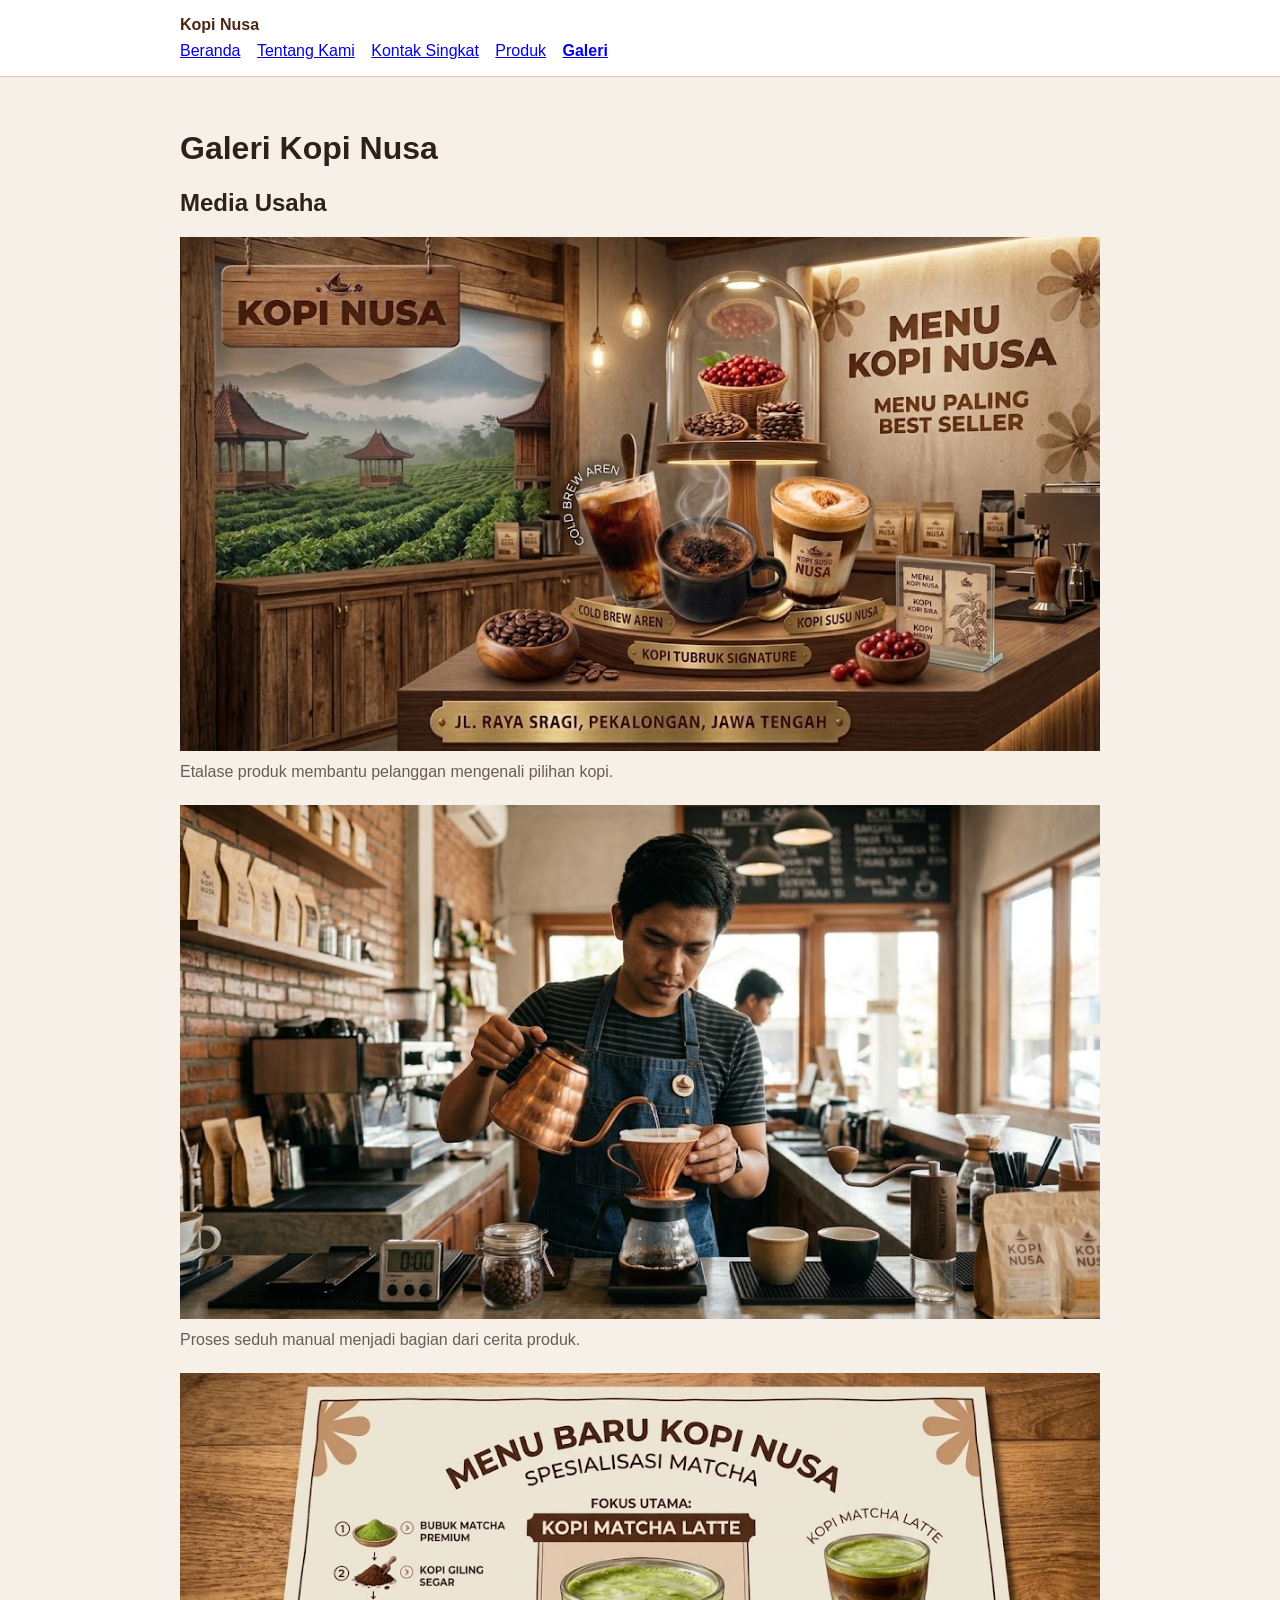
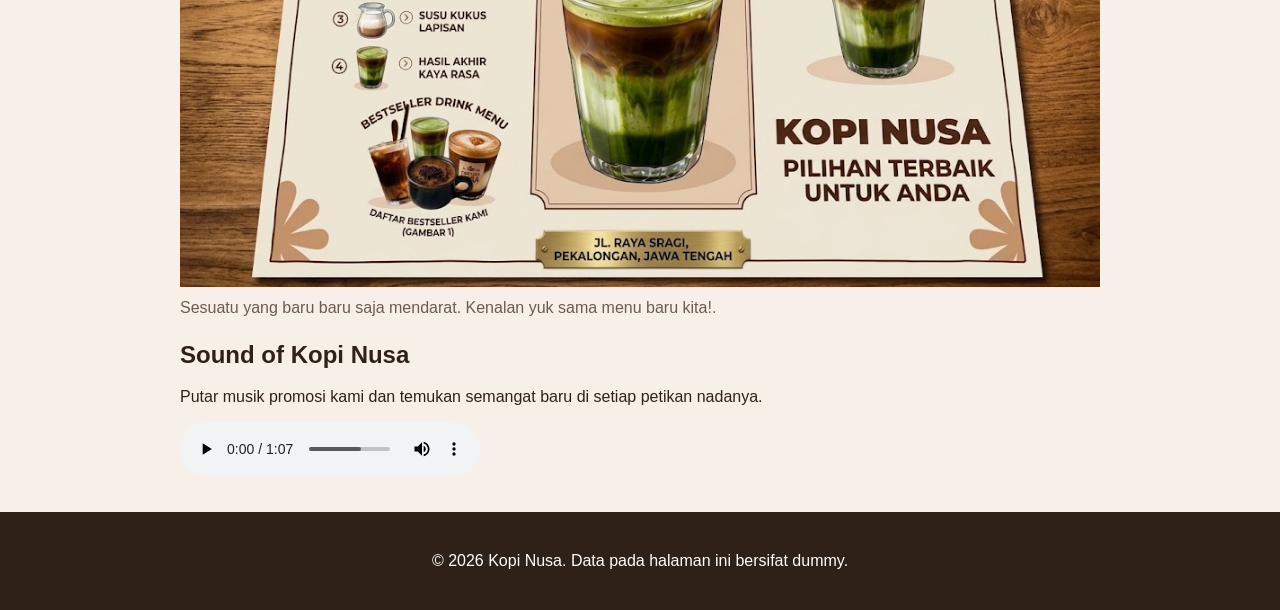
==== galeri.html @ 72d7a0fa "feat: tambah media dan tabel katalog" ====
<!doctype html>
<html lang="id">
  <head>
    <meta charset="utf-8" />
    <meta name="viewport" content="width=device-width, initial-scale=1" />
    <title>Produk Kopi Nusa - Website UMKM</title>
    <link rel="stylesheet" href="css/style.css" />
  </head>
  <body>
    <a class="skip-link" href="#konten">Lewati ke konten utama</a>
    <header class="site-header">
      <nav class="nav" aria-label="Navigasi utama">
        <a class="brand" href="index.html">Kopi Nusa</a>
        <ul>
          <li><a href="index.html">Beranda</a></li>
          <li><a href="tentang.html">Tentang Kami</a></li>
          <li><a href="index.html#kontak">Kontak Singkat</a></li>
          <li><a href="produk.html">Produk</a></li>
          <li><a aria-current="page" href="galeri.html">Galeri</a></li>
        </ul>
      </nav>
    </header>
    <main id="konten" class="page">
     <h1>Galeri Kopi Nusa</h1>
<section aria-labelledby="media-title">
  <h2 id="media-title">Media Usaha</h2>
  <div class="gallery-list">
    <figure class="media-card">
      <img src="assets/images/etalase-lur.jpeg" alt="Etalase Kopi Nusa berisi kemasan kopi lokal" />
      <figcaption>Etalase produk membantu pelanggan mengenali pilihan kopi.</figcaption>
    </figure>
    <figure class="media-card">
      <img src="assets/images/seduh-kopi.jpeg" alt="Barista menuang air panas ke dripper kopi" />
      <figcaption>Proses seduh manual menjadi bagian dari cerita produk.</figcaption>
    </figure>
     <figure class="media-card">
      <img src="assets/images/matcha.jpeg" alt="Menu baru bagi pecinta matcha" />
      <figcaption>Sesuatu yang baru baru saja mendarat. Kenalan yuk sama menu baru kita!.</figcaption>
    </figure>
  </div>
</section>
<section aria-labelledby="audio-title">
  <h2 id="audio-title">Sound of Kopi Nusa</h2>
  <p id="audio-note">Putar musik promosi kami dan temukan semangat baru di setiap petikan nadanya.</p>
  <audio controls aria-describedby="audio-note" src="assets/audio/Satu_Cangkir_Kopi_Nusa.mp3">
    Browser Anda tidak mendukung pemutar audio.
  </audio>
</section>
    </main>
    <footer class="site-footer">
      <p>&copy; 2026 Kopi Nusa. Data pada halaman ini bersifat dummy.</p>
    </footer>
  </body>
</html>
---- css/style.css ----
body {
    margin: 0;
    color: #2f2118;
    background: #f6f0e8;
    font-family: Arial, sans-serif;
}

.page {
    max-width: 920px;
    margin: 0 auto;
    padding: 32px 20px;
}

.hero {
    padding: 36px;
    color: white;
    background: #6f3b1f;
    border-radius: 24px;
}

.eyebrow {
    margin: 0 0 8px;
    letter-spacing: 0.14em;
    text-transform: uppercase;
}

.products {
    padding-left: 1.2rem;
}

button {
    padding: 12px 18px;
    color:#2f2118;
    font-weight: 700;
    cursor: pointer;
    background: #ffd166;
    border: 0;
    border-radius: 999px;

}
.promo-text {
    display: none;
    margin-top: 15px;
    padding: 15px 20px;
    background: #ffd166;
    color: #2f2118;
    border-radius: 12px;
    font-weight: bold;
}

.skip-link {
    position: absolute;
    left: -9999px;
    padding: 8px 12px;
    color: white;
    background: #2f2118;
}

.skip-link:focus {
    top: 8px;
    left: 8px;
}

.site-header {
    padding: 16px 20px;
    background: white;
    border-bottom: 1px solid #dccbbc;
}

.nav {
    max-width: 920px;
    margin: 0 auto;
}

.brand {
    display: inline-block;
    margin-bottom: 8px;
    color: #4b2715;
    font-weight: 800;
    text-decoration: none;
}

.nav ul {
    padding: 0;
    margin: 0;
    list-style: none;
}

.nav li {
    display: inline-block;
    margin-right: 12px;
}

.nav a[aria-current="page"] {
    font-weight: 800;
}

a:focus-visible,
button:focus-visible {
    outline: 3px solid #2563eb;
    outline-offset: 3px;
}

.site-footer {
    padding: 24px 20px;
    color: white;
    text-align: center;
    background: #2f2118;
}

.hero img {
    display: block;
    width: 100%;
    height: auto;
    margin-top: 24px;
    border-radius: 16px;
}

img { 
    max-width: 100%; height: auto; 
}
figure {
     margin: 0 0 24px; 
    }
figcaption { margin-top: 8px; color: #6b5b52; }
table { width: 100%; border-collapse: collapse; }
caption { margin-bottom: 8px; font-weight: 700; text-align: left; }
th,
td { padding: 10px; text-align: left; border: 1px solid #dccbbc; }
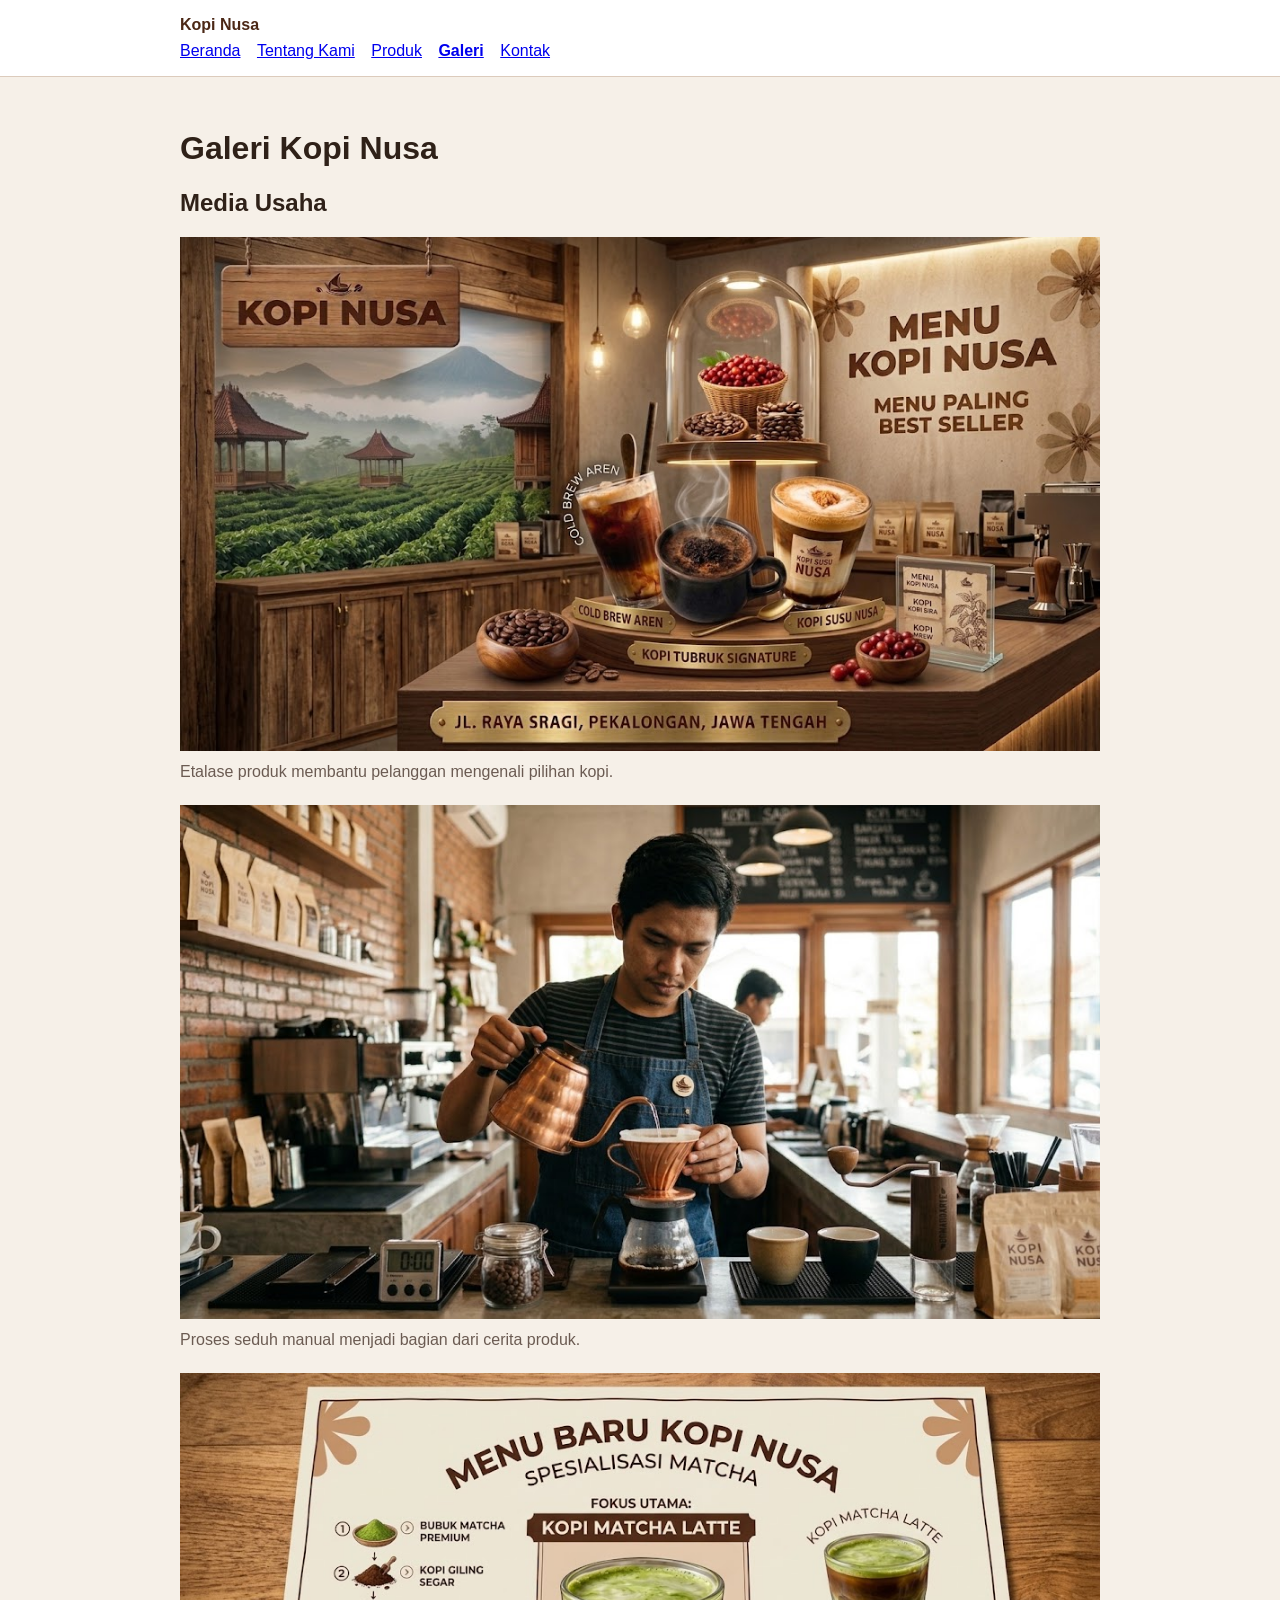
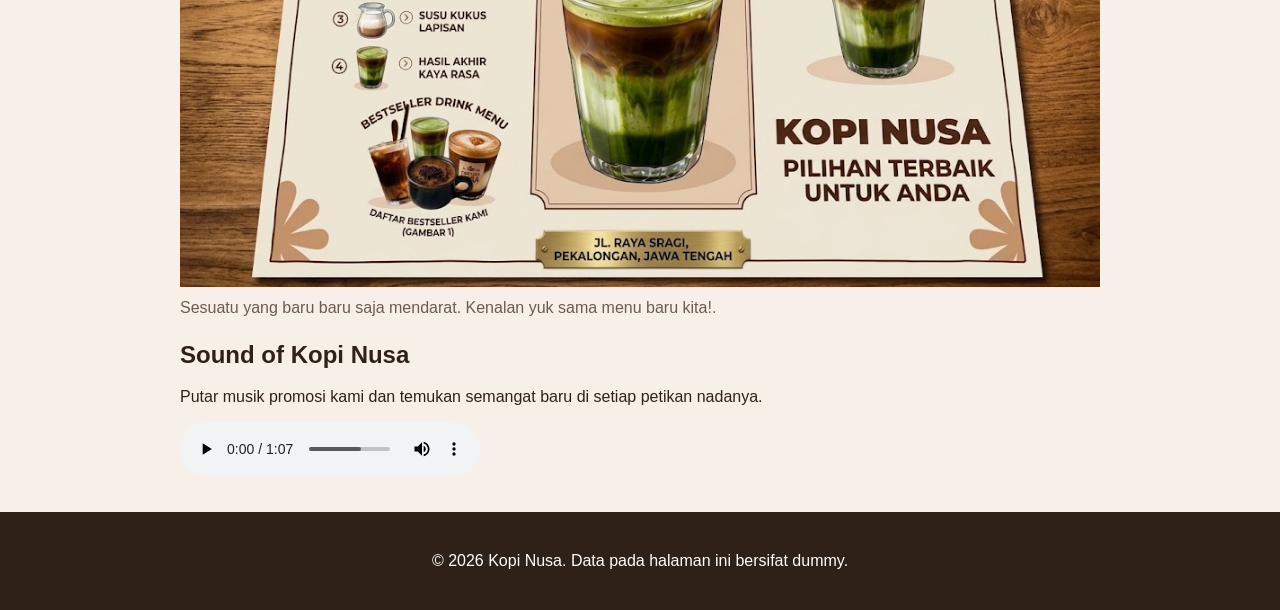
==== commit 81125053: "feat: tambah form kontak aksesibel dan preview" ====
--- a/galeri.html
+++ b/galeri.html
@@ -14,9 +14,9 @@
         <ul>
           <li><a href="index.html">Beranda</a></li>
           <li><a href="tentang.html">Tentang Kami</a></li>
-          <li><a href="index.html#kontak">Kontak Singkat</a></li>
           <li><a href="produk.html">Produk</a></li>
           <li><a aria-current="page" href="galeri.html">Galeri</a></li>
+          <li><a href="kontak.html">Kontak</a></li>
         </ul>
       </nav>
     </header>
--- a/css/style.css
+++ b/css/style.css
@@ -16,36 +16,57 @@
     color: white;
     background: #6f3b1f;
     border-radius: 24px;
+    box-shadow: 0 10px 25px rgba(111, 59, 31, 0.2);
 }
 
-.eyebrow {
-    margin: 0 0 8px;
-    letter-spacing: 0.14em;
-    text-transform: uppercase;
+.hero button {
+    display: inline-flex;
+    align-items: center;
+    gap: 8px;
+    padding: 12px 24px;
+    color: #2f2118;
+    font-weight: 700;
+    font-size: 0.95rem;
+    cursor: pointer;
+    background: linear-gradient(135deg, #ffd166, #ffb703);
+    border: none;
+    border-radius: 999px;
+    box-shadow: 0 4px 15px rgba(255, 209, 102, 0.4);
+    transition: all 0.25s cubic-bezier(0.175, 0.885, 0.32, 1.275);
 }
 
-.products {
-    padding-left: 1.2rem;
+.hero button:hover {
+    transform: translateY(-2px) scale(1.02);
+    box-shadow: 0 8px 20px rgba(255, 209, 102, 0.5);
 }
 
-button {
-    padding: 12px 18px;
-    color:#2f2118;
-    font-weight: 700;
-    cursor: pointer;
-    background: #ffd166;
-    border: 0;
-    border-radius: 999px;
+.hero button:active {
+    transform: translateY(1px) scale(0.98);
+}
 
-}
 .promo-text {
     display: none;
-    margin-top: 15px;
-    padding: 15px 20px;
-    background: #ffd166;
-    color: #2f2118;
+    margin-top: 18px;
+    padding: 14px 20px;
+    background: rgba(255, 255, 255, 0.15);
+    backdrop-filter: blur(8px);
+    color: #ffffff;
+    border-left: 4px solid #ffd166;
     border-radius: 12px;
-    font-weight: bold;
+    font-weight: 700;
+    font-size: 1rem;
+    animation: slideDown 0.35s ease forwards;
+}
+
+@keyframes slideDown {
+    from {
+        opacity: 0;
+        transform: translateY(-8px);
+    }
+    to {
+        opacity: 1;
+        transform: translateY(0);
+    }
 }
 
 .skip-link {
@@ -126,4 +147,33 @@
 table { width: 100%; border-collapse: collapse; }
 caption { margin-bottom: 8px; font-weight: 700; text-align: left; }
 th,
-td { padding: 10px; text-align: left; border: 1px solid #dccbbc; }+td { padding: 10px; text-align: left; border: 1px solid #dccbbc; }
+.field { margin-bottom: 16px; }
+
+.field label { font-weight: 600; color: #4b2715; }
+
+input[type="text"],
+input[type="email"],
+input[type="tel"],
+select,
+textarea {
+    width: 100%;
+    padding: 10px 12px;
+    border: 1px solid #dccbbc;
+    border-radius: 8px;
+    box-sizing: border-box;
+}
+
+fieldset {
+    border: 1px solid #dccbbc;
+    border-radius: 8px;
+    padding: 12px;
+}
+
+button {
+    width: 100%;
+    background: #6f3b1f;
+    color: white;
+    padding: 12px;
+    border-radius: 8px;
+}
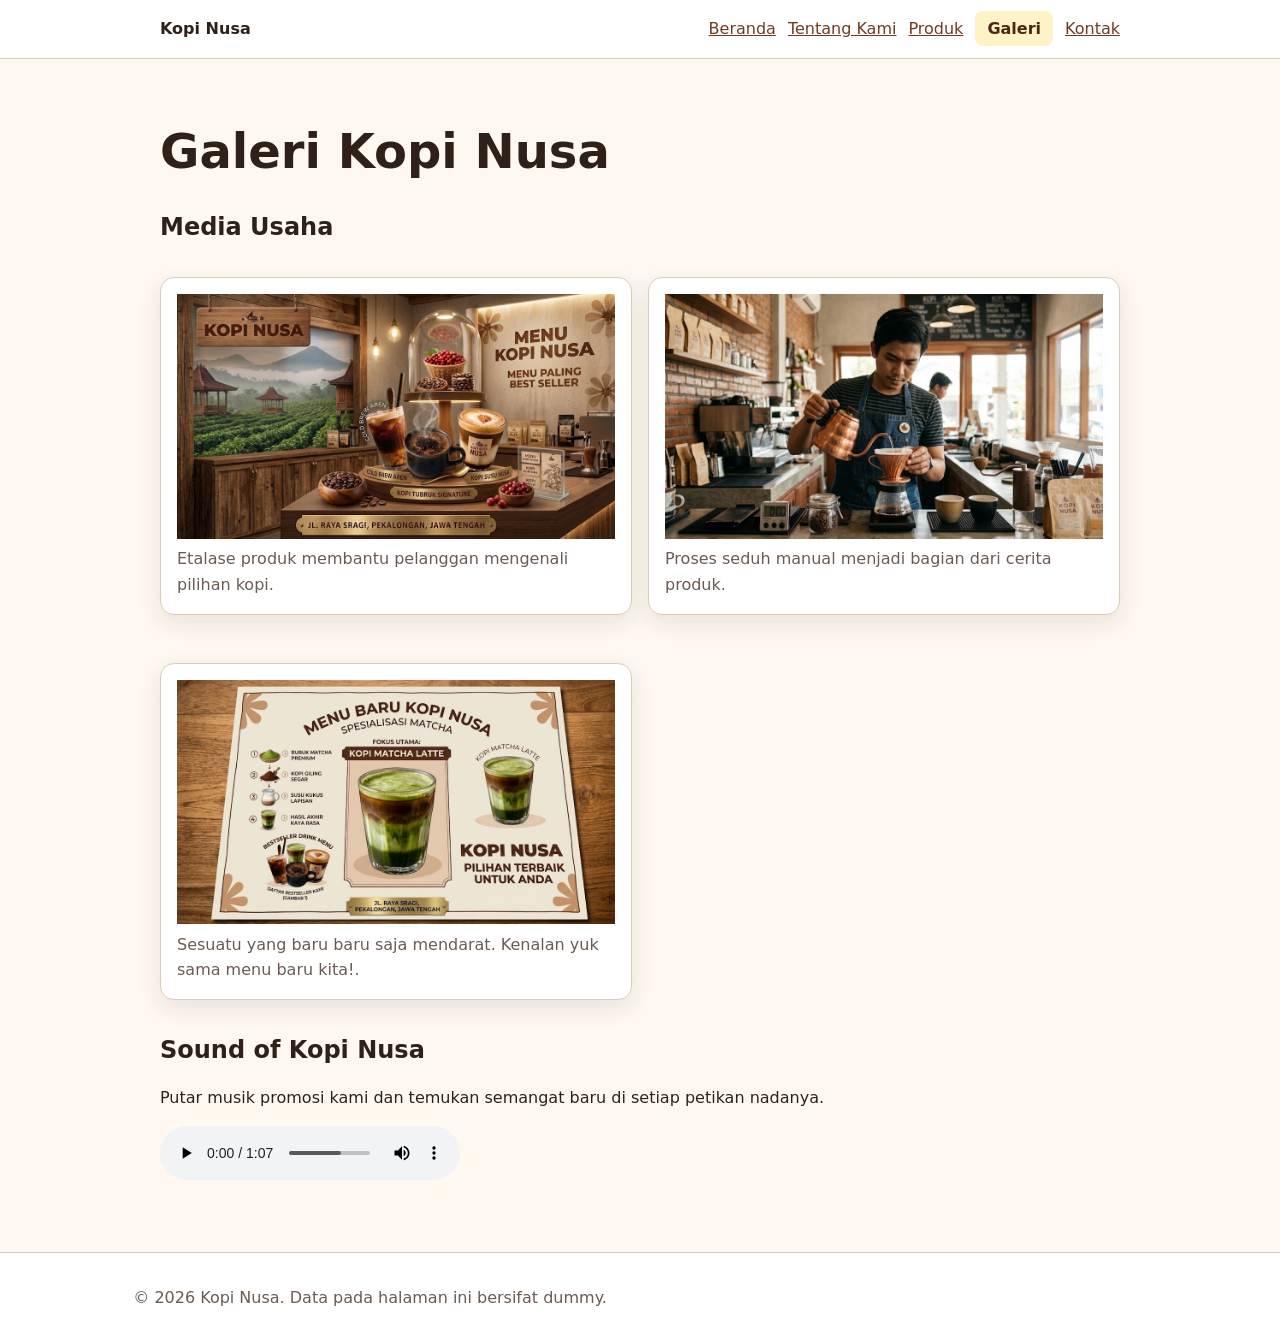
==== commit 5e6fe076: "feat: bangun layout flexbox dan grid" ====
--- a/galeri.html
+++ b/galeri.html
@@ -8,6 +8,7 @@
   </head>
   <body>
     <a class="skip-link" href="#konten">Lewati ke konten utama</a>
+    
     <header class="site-header">
       <nav class="nav" aria-label="Navigasi utama">
         <a class="brand" href="index.html">Kopi Nusa</a>
@@ -20,33 +21,40 @@
         </ul>
       </nav>
     </header>
+
     <main id="konten" class="page">
-     <h1>Galeri Kopi Nusa</h1>
-<section aria-labelledby="media-title">
-  <h2 id="media-title">Media Usaha</h2>
-  <div class="gallery-list">
-    <figure class="media-card">
-      <img src="assets/images/etalase-lur.jpeg" alt="Etalase Kopi Nusa berisi kemasan kopi lokal" />
-      <figcaption>Etalase produk membantu pelanggan mengenali pilihan kopi.</figcaption>
-    </figure>
-    <figure class="media-card">
-      <img src="assets/images/seduh-kopi.jpeg" alt="Barista menuang air panas ke dripper kopi" />
-      <figcaption>Proses seduh manual menjadi bagian dari cerita produk.</figcaption>
-    </figure>
-     <figure class="media-card">
-      <img src="assets/images/matcha.jpeg" alt="Menu baru bagi pecinta matcha" />
-      <figcaption>Sesuatu yang baru baru saja mendarat. Kenalan yuk sama menu baru kita!.</figcaption>
-    </figure>
-  </div>
-</section>
-<section aria-labelledby="audio-title">
-  <h2 id="audio-title">Sound of Kopi Nusa</h2>
-  <p id="audio-note">Putar musik promosi kami dan temukan semangat baru di setiap petikan nadanya.</p>
-  <audio controls aria-describedby="audio-note" src="assets/audio/Satu_Cangkir_Kopi_Nusa.mp3">
-    Browser Anda tidak mendukung pemutar audio.
-  </audio>
-</section>
-    </main>
+      <h1>Galeri Kopi Nusa</h1>
+      
+      <section aria-labelledby="media-title">
+        <h2 id="media-title">Media Usaha</h2>
+        
+        <div class="gallery-grid">
+          <figure class="media-card">
+            <img src="assets/images/etalase-lur.jpeg" alt="Etalase Kopi Nusa berisi kemasan kopi lokal" />
+            <figcaption>Etalase produk membantu pelanggan mengenali pilihan kopi.</figcaption>
+          </figure>
+          
+          <figure class="media-card">
+            <img src="assets/images/seduh-kopi.jpeg" alt="Barista menuang air panas ke dripper kopi" />
+            <figcaption>Proses seduh manual menjadi bagian dari cerita produk.</figcaption>
+          </figure>
+          
+          <figure class="media-card">
+            <img src="assets/images/matcha.jpeg" alt="Menu baru bagi pecinta matcha" />
+            <figcaption>Sesuatu yang baru baru saja mendarat. Kenalan yuk sama menu baru kita!.</figcaption>
+          </figure>
+        </div> <!-- Penutup gallery-grid -->
+      </section> <!-- Penutup section media-title -->
+
+      <section aria-labelledby="audio-title">
+        <h2 id="audio-title">Sound of Kopi Nusa</h2>
+        <p id="audio-note">Putar musik promosi kami dan temukan semangat baru di setiap petikan nadanya.</p>
+        <audio controls aria-describedby="audio-note" src="assets/audio/Satu_Cangkir_Kopi_Nusa.mp3">
+          Browser Anda tidak mendukung pemutar audio.
+        </audio>
+      </section> <!-- Penutup section audio-title -->
+    </main> <!-- Penutup main #konten -->
+
     <footer class="site-footer">
       <p>&copy; 2026 Kopi Nusa. Data pada halaman ini bersifat dummy.</p>
     </footer>
--- a/css/style.css
+++ b/css/style.css
@@ -1,179 +1,375 @@
+:root {
+  --color-primary: #6f3b1f;
+  --color-primary-strong: #4b2715;
+  --color-text: #2f2118;
+  --color-muted: #6b5b52;
+  --color-surface: #ffffff;
+  --color-surface-soft: #fff8f0;
+  --color-border: #dccbbc;
+  --color-focus: #1d4ed8;
+
+  --space-1: 0.5rem;
+  --space-2: 0.75rem;
+  --space-3: 1rem;
+  --space-4: 1.5rem;
+  --space-5: 2rem;
+
+  --radius-sm: 0.5rem;
+  --radius-md: 0.875rem;
+
+  --shadow-card: 0 0.5rem 1.5rem rgb(47 33 24 / 0.1);
+}
+
+*,
+*::before,
+*::after {
+  box-sizing: border-box;
+}
+
+html {
+  color-scheme: light;
+}
+
 body {
-    margin: 0;
-    color: #2f2118;
-    background: #f6f0e8;
-    font-family: Arial, sans-serif;
-}
-
+  margin: 0;
+  color: var(--color-text);
+  background: var(--color-surface-soft);
+  font-family: system-ui, -apple-system, BlinkMacSystemFont, "Segoe UI", sans-serif;
+  font-size: 1rem;
+  line-height: 1.6;
+}
+
+img {
+  max-width: 100%;
+  height: auto;
+}
+
+a {
+  color: var(--color-primary);
+}
+
+a:hover {
+  color: var(--color-primary-strong);
+}
+
+:focus-visible {
+  outline: 3px solid var(--color-focus);
+  outline-offset: 3px;
+}
+
+.skip-link {
+  position: absolute;
+  top: -5rem;
+  left: var(--space-3);
+  padding: var(--space-2) var(--space-3);
+  color: var(--color-surface);
+  background: var(--color-text);
+}
+
+.skip-link:focus {
+  top: var(--space-3);
+}
+
+.site-header,
+.site-footer {
+  padding: var(--space-3) var(--space-4);
+  background: var(--color-surface);
+  border-bottom: 1px solid var(--color-border);
+}
+
+.site-footer {
+  margin-top: var(--space-5);
+  color: var(--color-muted);
+  text-align: center;
+  border-top: 1px solid var(--color-border);
+  border-bottom: 0;
+}
+
+.nav,
 .page {
-    max-width: 920px;
-    margin: 0 auto;
-    padding: 32px 20px;
+  width: min(100% - 2rem, 60rem);
+  margin-inline: auto;
+}
+
+.brand {
+  display: inline-block;
+  margin-bottom: var(--space-2);
+  color: var(--color-text);
+  font-weight: 800;
+  text-decoration: none;
+}
+
+.nav ul {
+  padding: 0;
+  margin: 0;
+  list-style: none;
+}
+
+.nav li {
+  display: inline-block;
+  margin: 0 var(--space-2) var(--space-1) 0;
+}
+
+.nav a[aria-current="page"] {
+  padding: var(--space-1) var(--space-2);
+  color: var(--color-primary-strong);
+  font-weight: 700;
+  text-decoration: none;
+  background: #fef3c7;
+  border-radius: var(--radius-sm);
+}
+
+.page {
+  padding-block: var(--space-5);
 }
 
 .hero {
-    padding: 36px;
-    color: white;
-    background: #6f3b1f;
-    border-radius: 24px;
-    box-shadow: 0 10px 25px rgba(111, 59, 31, 0.2);
+  padding: var(--space-5);
+  color: var(--color-surface);
+  background: var(--color-primary);
+  border-radius: var(--radius-md);
+}
+
+h1,
+h2,
+h3 {
+  line-height: 1.2;
+  text-wrap: balance;
+}
+
+h1 {
+  font-size: clamp(2rem, 6vw, 3rem);
+}
+
+p,
+li {
+  max-width: 68ch;
+}
+
+.eyebrow {
+  color: var(--color-primary);
+  font-weight: 800;
+  letter-spacing: 0.08em;
+  text-transform: uppercase;
+}
+
+.hero .eyebrow {
+  color: #fef3c7;
+}
+
+.price {
+  color: var(--color-primary-strong);
+  font-weight: 800;
+}
+
+.button,
+button {
+  display: inline-block;
+  padding: var(--space-2) var(--space-3);
+  color: var(--color-surface);
+  font: inherit;
+  font-weight: 700;
+  text-decoration: none;
+  cursor: pointer;
+  background: var(--color-primary);
+  border: 0;
+  border-radius: var(--radius-sm);
+}
+
+.button:hover,
+button:hover {
+  color: var(--color-surface);
+  background: var(--color-primary-strong);
 }
 
 .hero button {
-    display: inline-flex;
-    align-items: center;
-    gap: 8px;
-    padding: 12px 24px;
-    color: #2f2118;
-    font-weight: 700;
-    font-size: 0.95rem;
-    cursor: pointer;
-    background: linear-gradient(135deg, #ffd166, #ffb703);
-    border: none;
-    border-radius: 999px;
-    box-shadow: 0 4px 15px rgba(255, 209, 102, 0.4);
-    transition: all 0.25s cubic-bezier(0.175, 0.885, 0.32, 1.275);
+  color: var(--color-text);
+  background: #fef3c7;
 }
 
 .hero button:hover {
-    transform: translateY(-2px) scale(1.02);
-    box-shadow: 0 8px 20px rgba(255, 209, 102, 0.5);
-}
-
-.hero button:active {
-    transform: translateY(1px) scale(0.98);
+  color: var(--color-text);
+  background: #fde68a;
 }
 
 .promo-text {
-    display: none;
-    margin-top: 18px;
-    padding: 14px 20px;
-    background: rgba(255, 255, 255, 0.15);
-    backdrop-filter: blur(8px);
-    color: #ffffff;
-    border-left: 4px solid #ffd166;
-    border-radius: 12px;
-    font-weight: 700;
-    font-size: 1rem;
-    animation: slideDown 0.35s ease forwards;
+  display: none;
+  margin-top: var(--space-3);
+  padding: var(--space-2) var(--space-3);
+  background: rgba(255, 255, 255, 0.15);
+  backdrop-filter: blur(8px);
+  color: #ffffff;
+  border-left: 4px solid #fef3c7;
+  border-radius: var(--radius-sm);
+  font-weight: 700;
+  animation: slideDown 0.35s ease forwards;
 }
 
 @keyframes slideDown {
-    from {
-        opacity: 0;
-        transform: translateY(-8px);
-    }
-    to {
-        opacity: 1;
-        transform: translateY(0);
-    }
-}
-
-.skip-link {
-    position: absolute;
-    left: -9999px;
-    padding: 8px 12px;
-    color: white;
-    background: #2f2118;
-}
-
-.skip-link:focus {
-    top: 8px;
-    left: 8px;
-}
-
-.site-header {
-    padding: 16px 20px;
-    background: white;
-    border-bottom: 1px solid #dccbbc;
+  from {
+    opacity: 0;
+    transform: translateY(-8px);
+  }
+  to {
+    opacity: 1;
+    transform: translateY(0);
+  }
+}
+
+.product-card,
+.media-card,
+table,
+form {
+  margin-block: var(--space-3);
+  padding: var(--space-3);
+  background: var(--color-surface);
+  border: 1px solid var(--color-border);
+  border-radius: var(--radius-md);
+  box-shadow: var(--shadow-card);
+}
+
+figure {
+  margin-inline: 0;
+}
+
+figcaption,
+caption {
+  color: var(--color-muted);
+}
+
+table {
+  width: 100%;
+  border-collapse: collapse;
+  border-radius: 0;
+}
+
+caption {
+  margin-bottom: var(--space-2);
+  font-weight: 700;
+  text-align: left;
+}
+
+th,
+td {
+  padding: var(--space-2);
+  text-align: left;
+  border: 1px solid var(--color-border);
+}
+
+th {
+  background: var(--color-surface-soft);
+}
+
+.field {
+  margin-bottom: var(--space-3);
+}
+
+.field label,
+legend {
+  display: block;
+  margin-bottom: var(--space-1);
+  font-weight: 700;
+}
+
+.field input,
+.field select,
+.field textarea {
+  width: 100%;
+  padding: var(--space-2);
+  color: inherit;
+  font: inherit;
+  background: var(--color-surface);
+  border: 1px solid var(--color-border);
+  border-radius: var(--radius-sm);
+}
+
+input[type="radio"],
+input[type="checkbox"] {
+  width: auto;
+}
+
+fieldset {
+  margin: 0 0 var(--space-3);
+  padding: var(--space-3);
+  border: 1px solid var(--color-border);
+  border-radius: var(--radius-sm);
+}
+
+audio {
+  max-width: 100%;
+}
+
+#preview-form {
+  padding: var(--space-3);
+  white-space: pre-wrap;
+  background: var(--color-surface);
+  border: 1px solid var(--color-border);
+  border-radius: var(--radius-sm);
 }
 
 .nav {
-    max-width: 920px;
-    margin: 0 auto;
+  display: flex;
+  gap: var(--space-3);
+  align-items: center;
+  justify-content: space-between;
 }
 
 .brand {
-    display: inline-block;
-    margin-bottom: 8px;
-    color: #4b2715;
-    font-weight: 800;
-    text-decoration: none;
+  margin-bottom: 0;
 }
 
 .nav ul {
-    padding: 0;
-    margin: 0;
-    list-style: none;
+  display: flex;
+  gap: var(--space-2);
+  flex-wrap: wrap;
 }
 
 .nav li {
-    display: inline-block;
-    margin-right: 12px;
-}
-
-.nav a[aria-current="page"] {
-    font-weight: 800;
-}
-
-a:focus-visible,
-button:focus-visible {
-    outline: 3px solid #2563eb;
-    outline-offset: 3px;
-}
-
-.site-footer {
-    padding: 24px 20px;
-    color: white;
-    text-align: center;
-    background: #2f2118;
-}
-
-.hero img {
-    display: block;
-    width: 100%;
-    height: auto;
-    margin-top: 24px;
-    border-radius: 16px;
-}
-
-img { 
-    max-width: 100%; height: auto; 
-}
-figure {
-     margin: 0 0 24px; 
-    }
-figcaption { margin-top: 8px; color: #6b5b52; }
-table { width: 100%; border-collapse: collapse; }
-caption { margin-bottom: 8px; font-weight: 700; text-align: left; }
-th,
-td { padding: 10px; text-align: left; border: 1px solid #dccbbc; }
-.field { margin-bottom: 16px; }
-
-.field label { font-weight: 600; color: #4b2715; }
-
-input[type="text"],
-input[type="email"],
-input[type="tel"],
-select,
-textarea {
-    width: 100%;
-    padding: 10px 12px;
-    border: 1px solid #dccbbc;
-    border-radius: 8px;
-    box-sizing: border-box;
-}
-
-fieldset {
-    border: 1px solid #dccbbc;
-    border-radius: 8px;
-    padding: 12px;
-}
-
-button {
-    width: 100%;
-    background: #6f3b1f;
-    color: white;
-    padding: 12px;
-    border-radius: 8px;
+  margin: 0;
+}
+
+.product-card {
+  display: flex;
+  flex-direction: column;
+}
+
+.product-badge {
+  align-self: flex-start;
+  padding: 0.25rem var(--space-2);
+  color: var(--color-primary-strong);
+  font-size: 0.875rem;
+  font-weight: 800;
+  background: #fef3c7;
+  border-radius: 999px;
+}
+
+.card-actions {
+  display: flex;
+  gap: var(--space-2);
+  align-items: center;
+  flex-wrap: wrap;
+  margin-top: auto;
+}
+
+.hero {
+  display: grid;
+  grid-template-columns: 1.2fr 0.8fr;
+  gap: var(--space-4);
+  align-items: center;
+}
+
+.hero-image {
+  width: 100%;
+  border-radius: var(--radius-md);
+}
+
+.product-grid,
+.gallery-grid {
+  display: grid;
+  grid-template-columns: repeat(3, minmax(0, 1fr));
+  gap: var(--space-3);
+}
+
+.gallery-grid {
+  grid-template-columns: repeat(2, minmax(0, 1fr));
 }
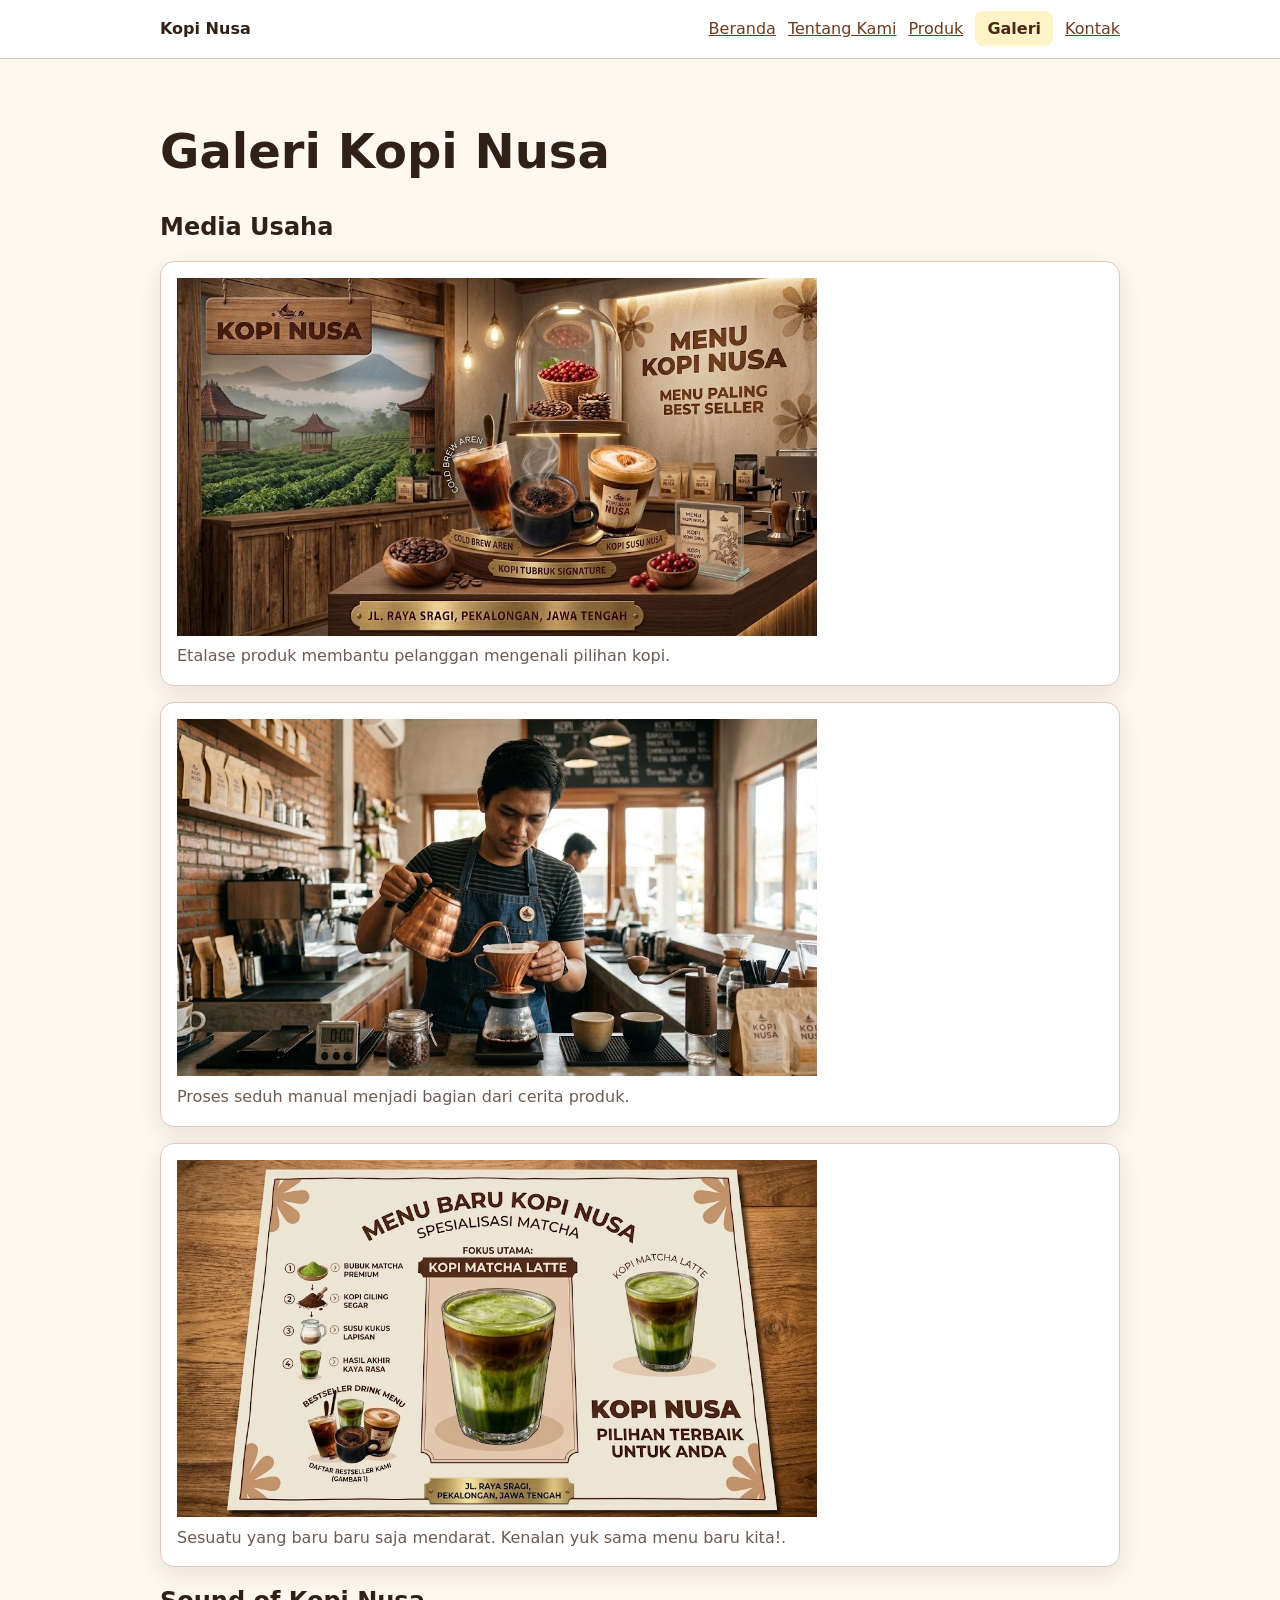
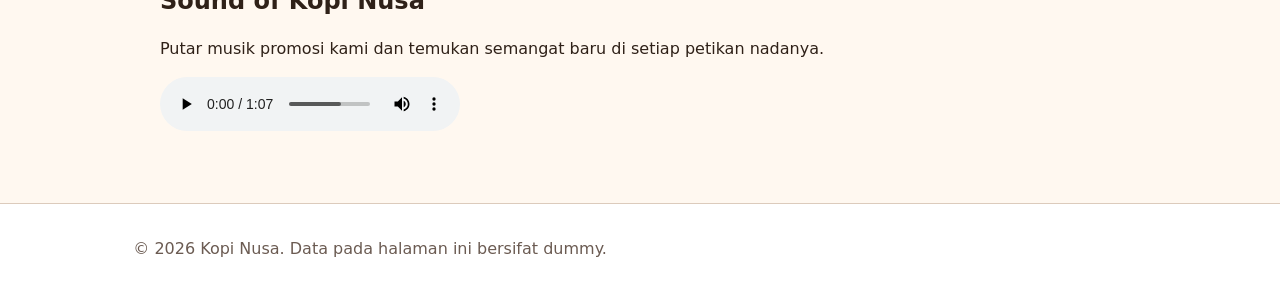
==== commit ba6fa488: "feat: terapkan responsive mobile-first" ====
--- a/galeri.html
+++ b/galeri.html
@@ -30,17 +30,17 @@
         
         <div class="gallery-grid">
           <figure class="media-card">
-            <img src="assets/images/etalase-lur.jpeg" alt="Etalase Kopi Nusa berisi kemasan kopi lokal" />
+            <img src="assets/images/etalase-lur.jpeg" width="640" height="360" loading="lazy" alt="Etalase Kopi Nusa berisi kemasan kopi lokal" />
             <figcaption>Etalase produk membantu pelanggan mengenali pilihan kopi.</figcaption>
           </figure>
           
           <figure class="media-card">
-            <img src="assets/images/seduh-kopi.jpeg" alt="Barista menuang air panas ke dripper kopi" />
+            <img src="assets/images/seduh-kopi.jpeg" width="640" height="360" loading="lazy" alt="Barista menuang air panas ke dripper kopi" />
             <figcaption>Proses seduh manual menjadi bagian dari cerita produk.</figcaption>
           </figure>
           
           <figure class="media-card">
-            <img src="assets/images/matcha.jpeg" alt="Menu baru bagi pecinta matcha" />
+            <img src="assets/images/matcha.jpeg" width="640" height="360" loading="lazy" alt="Menu baru bagi pecinta matcha" />
             <figcaption>Sesuatu yang baru baru saja mendarat. Kenalan yuk sama menu baru kita!.</figcaption>
           </figure>
         </div> <!-- Penutup gallery-grid -->
--- a/css/style.css
+++ b/css/style.css
@@ -309,9 +309,9 @@
 
 .nav {
   display: flex;
+  flex-direction: column;
   gap: var(--space-3);
-  align-items: center;
-  justify-content: space-between;
+  align-items: flex-start;
 }
 
 .brand {
@@ -320,6 +320,7 @@
 
 .nav ul {
   display: flex;
+  flex-direction: column;
   gap: var(--space-2);
   flex-wrap: wrap;
 }
@@ -351,12 +352,7 @@
   margin-top: auto;
 }
 
-.hero {
-  display: grid;
-  grid-template-columns: 1.2fr 0.8fr;
-  gap: var(--space-4);
-  align-items: center;
-}
+.hero { grid-template-columns: 1fr; }
 
 .hero-image {
   width: 100%;
@@ -364,12 +360,28 @@
 }
 
 .product-grid,
-.gallery-grid {
-  display: grid;
-  grid-template-columns: repeat(3, minmax(0, 1fr));
-  gap: var(--space-3);
-}
+.gallery-grid { grid-template-columns: 1fr; }
 
 .gallery-grid {
   grid-template-columns: repeat(2, minmax(0, 1fr));
-}+}
+
+.table-scroll { max-width: 100%; overflow-x: auto; }
+.table-scroll:focus-visible { outline: 3px solid var(--color-focus); outline-offset: 3px; }
+.table-scroll table { min-width: 40rem; }
+
+@media (min-width: 42rem) {
+  .nav ul { flex-direction: row; }
+  .gallery-grid { grid-template-columns: repeat(2, minmax(0, 1fr)); }
+}
+
+@media (min-width: 48rem) {
+  .hero { grid-template-columns: 1.2fr 0.8fr; }
+  .product-grid { grid-template-columns: repeat(2, minmax(0, 1fr)); }
+}
+
+@media (min-width: 60rem) {
+  .nav { flex-direction: row; align-items: center; justify-content: space-between; }
+  .product-grid { grid-template-columns: repeat(3, minmax(0, 1fr)); }
+}
+
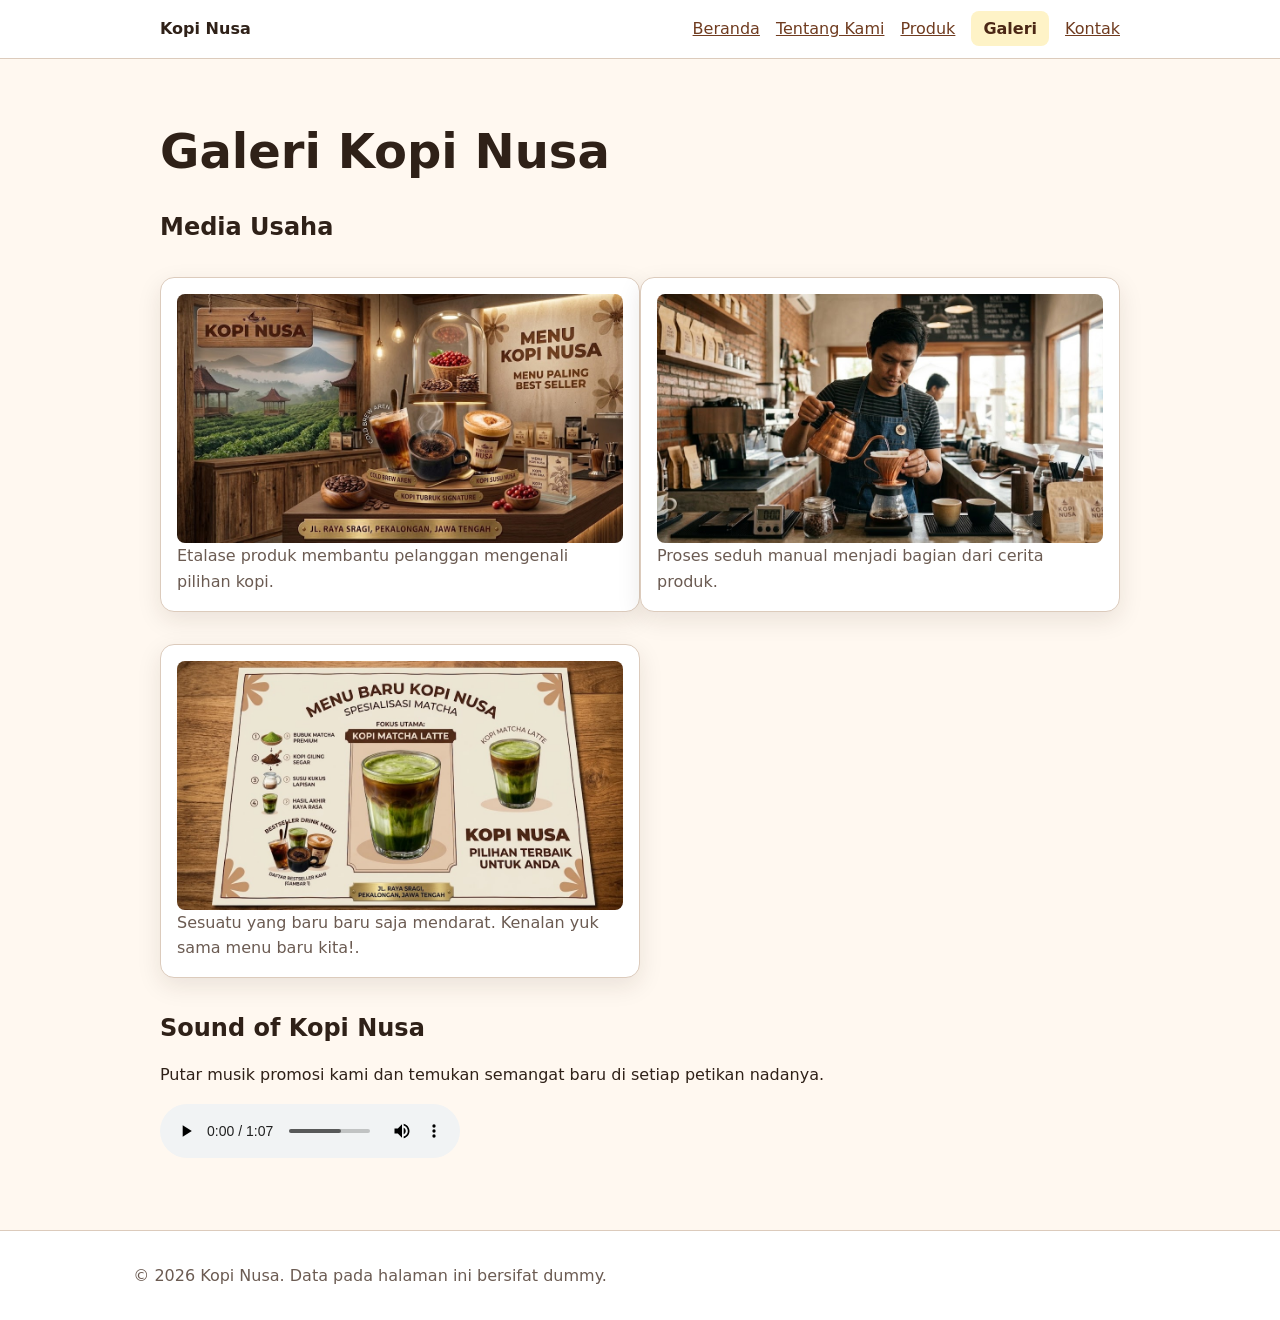
==== commit e5333817: "feat: tambahkan data produk dengan javascript" ====
--- a/galeri.html
+++ b/galeri.html
@@ -5,21 +5,33 @@
     <meta name="viewport" content="width=device-width, initial-scale=1" />
     <title>Produk Kopi Nusa - Website UMKM</title>
     <link rel="stylesheet" href="css/style.css" />
+    <script src="js/app.js" defer></script>
   </head>
+   <script src="js/app.js" defer></script>
   <body>
     <a class="skip-link" href="#konten">Lewati ke konten utama</a>
     
     <header class="site-header">
-      <nav class="nav" aria-label="Navigasi utama">
-        <a class="brand" href="index.html">Kopi Nusa</a>
-        <ul>
-          <li><a href="index.html">Beranda</a></li>
-          <li><a href="tentang.html">Tentang Kami</a></li>
-          <li><a href="produk.html">Produk</a></li>
-          <li><a aria-current="page" href="galeri.html">Galeri</a></li>
-          <li><a href="kontak.html">Kontak</a></li>
-        </ul>
-      </nav>
+  <nav class="nav" aria-label="Navigasi utama">
+    <a class="brand" href="index.html">Kopi Nusa</a>
+
+    <button class="nav-toggle" id="navToggle"
+        type="button"
+        aria-label="Buka menu navigasi"
+        aria-expanded="false">
+        <span></span>
+        <span></span>
+        <span></span>
+    </button>
+
+    <ul id="navMenu">
+        <li><a href="index.html">Beranda</a></li>
+        <li><a href="tentang.html">Tentang Kami</a></li>
+        <li><a href="produk.html">Produk</a></li>
+        <li><a aria-current="page" href="galeri.html">Galeri</a></li>
+        <li><a href="kontak.html">Kontak</a></li>
+    </ul>
+</nav>
     </header>
 
     <main id="konten" class="page">
--- a/css/style.css
+++ b/css/style.css
@@ -85,15 +85,24 @@
   border-bottom: 0;
 }
 
-.nav,
 .page {
   width: min(100% - 2rem, 60rem);
   margin-inline: auto;
+  padding-block: var(--space-5);
+}
+
+.nav {
+  width: min(100% - 2rem, 60rem);
+  margin-inline: auto;
+  display: flex;
+  flex-direction: column;
+  gap: var(--space-3);
+  align-items: flex-start;
 }
 
 .brand {
   display: inline-block;
-  margin-bottom: var(--space-2);
+  margin-bottom: 0;
   color: var(--color-text);
   font-weight: 800;
   text-decoration: none;
@@ -103,11 +112,14 @@
   padding: 0;
   margin: 0;
   list-style: none;
+  display: flex;
+  flex-direction: column;
+  gap: var(--space-2);
+  flex-wrap: wrap;
 }
 
 .nav li {
-  display: inline-block;
-  margin: 0 var(--space-2) var(--space-1) 0;
+  margin: 0;
 }
 
 .nav a[aria-current="page"] {
@@ -117,16 +129,19 @@
   text-decoration: none;
   background: #fef3c7;
   border-radius: var(--radius-sm);
-}
-
-.page {
-  padding-block: var(--space-5);
 }
 
 .hero {
   padding: var(--space-5);
   color: var(--color-surface);
   background: var(--color-primary);
+  border-radius: var(--radius-md);
+  display: grid;
+  grid-template-columns: 1fr;
+}
+
+.hero-image {
+  width: 100%;
   border-radius: var(--radius-md);
 }
 
@@ -228,6 +243,29 @@
   box-shadow: var(--shadow-card);
 }
 
+.product-card {
+  display: flex;
+  flex-direction: column;
+}
+
+.product-badge {
+  align-self: flex-start;
+  padding: 0.25rem var(--space-2);
+  color: var(--color-primary-strong);
+  font-size: 0.875rem;
+  font-weight: 800;
+  background: #fef3c7;
+  border-radius: 999px;
+}
+
+.card-actions {
+  display: flex;
+  gap: var(--space-2);
+  align-items: center;
+  flex-wrap: wrap;
+  margin-top: auto;
+}
+
 figure {
   margin-inline: 0;
 }
@@ -258,6 +296,26 @@
 
 th {
   background: var(--color-surface-soft);
+}
+
+.product-grid,
+.gallery-grid { 
+  display: grid;
+  grid-template-columns: 1fr; 
+}
+
+.table-scroll { 
+  max-width: 100%; 
+  overflow-x: auto; 
+}
+
+.table-scroll:focus-visible { 
+  outline: 3px solid var(--color-focus); 
+  outline-offset: 3px; 
+}
+
+.table-scroll table { 
+  min-width: 40rem; 
 }
 
 .field {
@@ -307,81 +365,131 @@
   border-radius: var(--radius-sm);
 }
 
+@media (min-width: 42rem) {
+  .nav ul { 
+    flex-direction: row; 
+  }
+  .gallery-grid { 
+    grid-template-columns: repeat(2, minmax(0, 1fr)); 
+  }
+}
+
+@media (min-width: 48rem) {
+  .hero { 
+    grid-template-columns: 1.2fr 0.8fr; 
+  }
+  .product-grid { 
+    grid-template-columns: repeat(2, minmax(0, 1fr)); 
+  }
+}
+
+@media (min-width: 60rem) {
+  .nav { 
+    flex-direction: row; 
+    align-items: center; 
+    justify-content: space-between; 
+  }
+  .product-grid { 
+    grid-template-columns: repeat(3, minmax(0, 1fr)); 
+  }
+}
+
+.media-card img {
+  width: 100%;
+  height: auto;
+  display: block;
+  border-radius: var(--radius-sm);
+}
+
+.js-product-grid {
+  display: grid;
+  grid-template-columns: repeat(auto-fit, minmax(14rem, 1fr));
+  gap: var(--space-4);
+}
+
+.js-product-card {
+  padding: var(--space-4);
+  border: 1px solid var(--color-border);
+  border-radius: var(--radius-lg);
+  background: var(--color-surface);
+}
+
+.stock-badge {
+  display: inline-flex;
+  margin-block-start: var(--space-2);
+  padding: 0.25rem 0.6rem;
+  border-radius: 999px;
+  font-size: 0.85rem;
+  font-weight: 700;
+  background: #dcfce7;
+  color: #166534;
+}
+
+.stock-badge.warning {
+  background: #fef3c7;
+  color: #92400e;
+}
+
+.stock-badge.empty {
+  background: #fee2e2;
+  color: #991b1b;
+}
+
+/* Hamburger Menu */
 .nav {
-  display: flex;
-  flex-direction: column;
-  gap: var(--space-3);
-  align-items: flex-start;
-}
-
-.brand {
-  margin-bottom: 0;
+    flex-direction: row;
+    align-items: center;
+    justify-content: space-between;
+    position: relative;
 }
 
 .nav ul {
-  display: flex;
-  flex-direction: column;
-  gap: var(--space-2);
-  flex-wrap: wrap;
-}
-
-.nav li {
-  margin: 0;
-}
-
-.product-card {
-  display: flex;
-  flex-direction: column;
-}
-
-.product-badge {
-  align-self: flex-start;
-  padding: 0.25rem var(--space-2);
-  color: var(--color-primary-strong);
-  font-size: 0.875rem;
-  font-weight: 800;
-  background: #fef3c7;
-  border-radius: 999px;
-}
-
-.card-actions {
-  display: flex;
-  gap: var(--space-2);
-  align-items: center;
-  flex-wrap: wrap;
-  margin-top: auto;
-}
-
-.hero { grid-template-columns: 1fr; }
-
-.hero-image {
-  width: 100%;
-  border-radius: var(--radius-md);
-}
-
-.product-grid,
-.gallery-grid { grid-template-columns: 1fr; }
-
-.gallery-grid {
-  grid-template-columns: repeat(2, minmax(0, 1fr));
-}
-
-.table-scroll { max-width: 100%; overflow-x: auto; }
-.table-scroll:focus-visible { outline: 3px solid var(--color-focus); outline-offset: 3px; }
-.table-scroll table { min-width: 40rem; }
-
-@media (min-width: 42rem) {
-  .nav ul { flex-direction: row; }
-  .gallery-grid { grid-template-columns: repeat(2, minmax(0, 1fr)); }
-}
-
-@media (min-width: 48rem) {
-  .hero { grid-template-columns: 1.2fr 0.8fr; }
-  .product-grid { grid-template-columns: repeat(2, minmax(0, 1fr)); }
-}
-
-@media (min-width: 60rem) {
-  .nav { flex-direction: row; align-items: center; justify-content: space-between; }
-  .product-grid { grid-template-columns: repeat(3, minmax(0, 1fr)); }
-}
-
+    display: flex;
+    flex-direction: row;
+    align-items: center;
+    gap: var(--space-3);
+}
+
+.nav-toggle {
+    display: none;
+    padding: 8px;
+    background: transparent;
+    border: none;
+    cursor: pointer;
+}
+
+.nav-toggle span {
+    display: block;
+    width: 25px;
+    height: 3px;
+    margin: 5px 0;
+    background: var(--color-primary);
+    border-radius: 3px;
+}
+
+/* Tampilan HP */
+@media (max-width: 59.99rem) {
+    .nav {
+        flex-wrap: wrap;
+    }
+
+    .nav-toggle {
+        display: block;
+    }
+
+    .nav ul {
+        display: none;
+        flex-direction: column;
+        align-items: flex-start;
+        width: 100%;
+        padding: var(--space-3);
+        background: var(--color-surface);
+        border: 1px solid var(--color-border);
+        border-radius: var(--radius-md);
+    }
+
+    .nav ul.active {
+        display: flex;
+    }
+}
+
